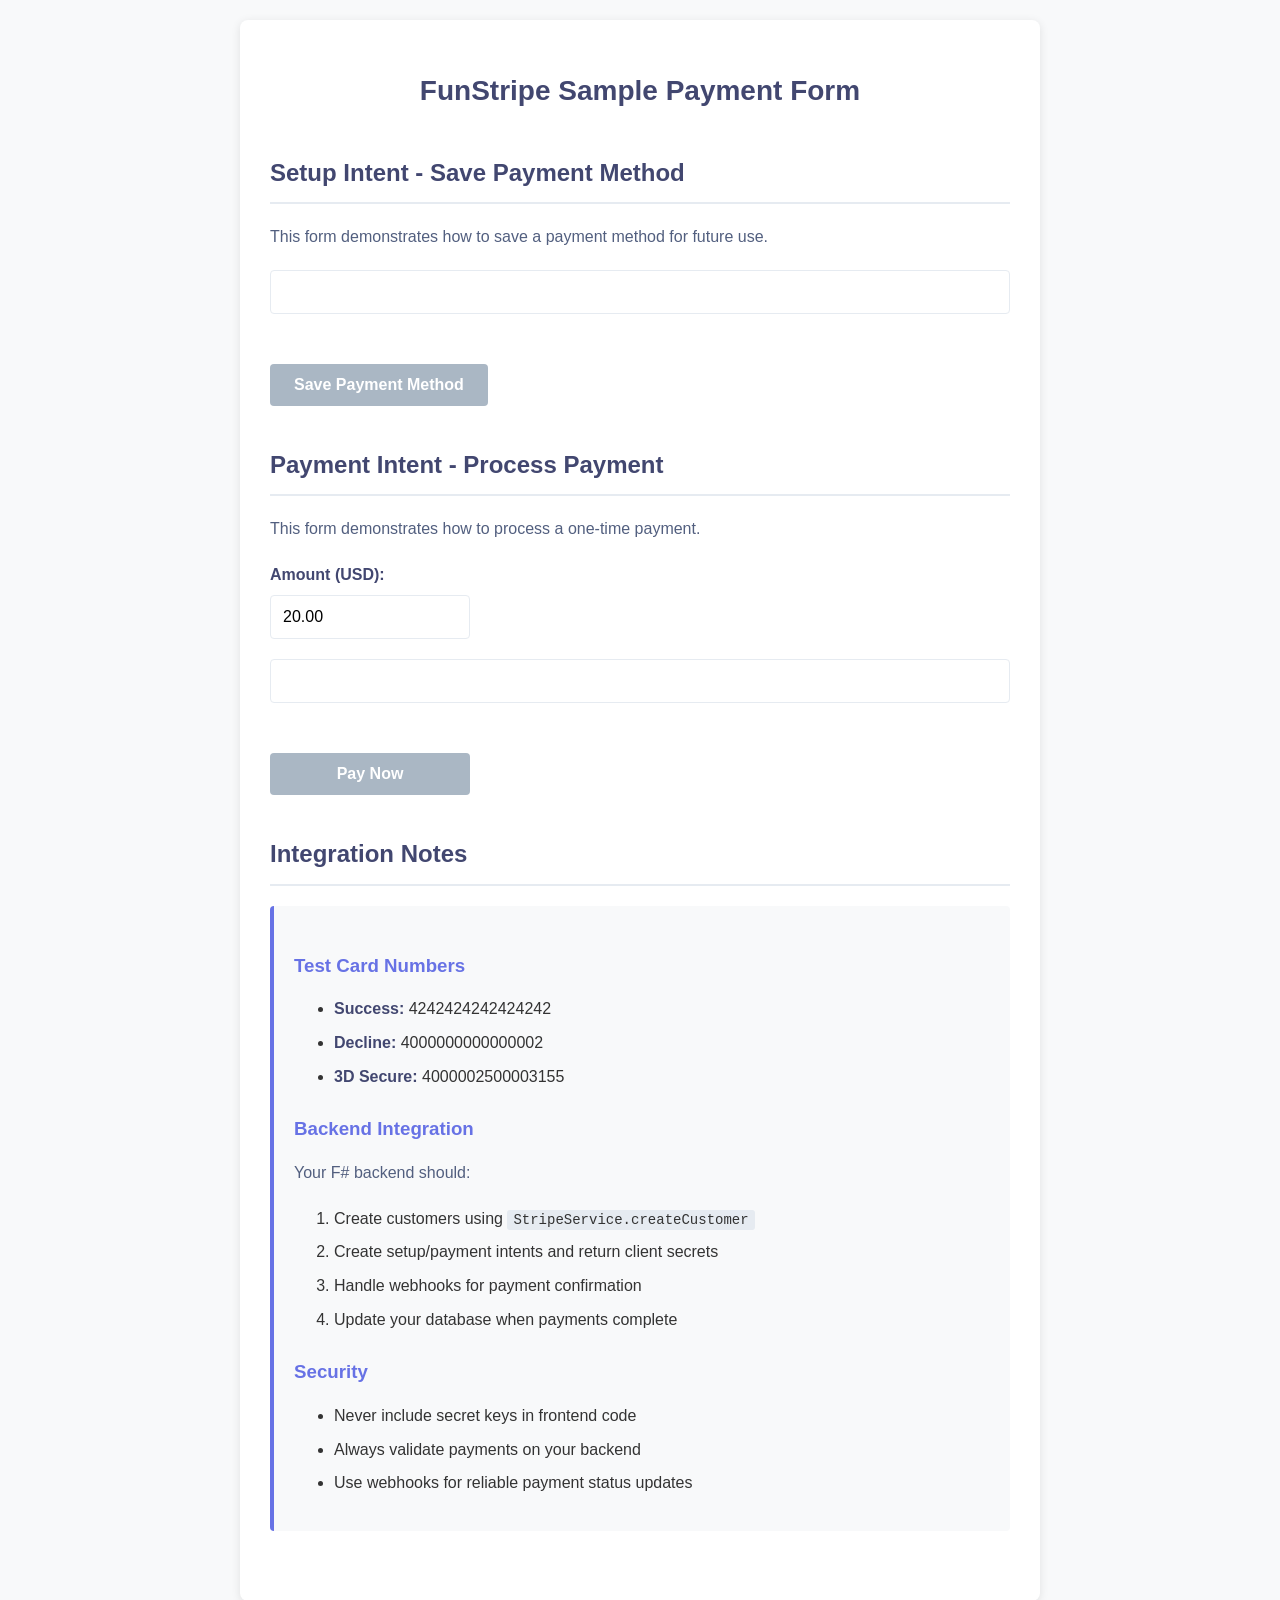
==== frontend/index.html @ fbcef50a "Update to FunStripe.Core 3.0.0" ====
<!DOCTYPE html>
<html lang="en">
<head>
    <meta charset="UTF-8">
    <meta name="viewport" content="width=device-width, initial-scale=1.0">
    <title>FunStripe Sample - Payment Form</title>
    <script src="https://js.stripe.com/v3/"></script>
    <link rel="stylesheet" href="styles.css">
</head>
<body>
    <div class="container">
        <h1>FunStripe Sample Payment Form</h1>
        
        <div class="section">
            <h2>Setup Intent - Save Payment Method</h2>
            <p>This form demonstrates how to save a payment method for future use.</p>
            
            <form id="setup-form">
                <div id="setup-card-element">
                    <!-- Stripe Elements will create form elements here -->
                </div>
                <div id="setup-card-errors" role="alert"></div>
                <button type="submit" id="setup-submit" disabled>Save Payment Method</button>
            </form>
            
            <div id="setup-result" class="result hidden"></div>
        </div>

        <div class="section">
            <h2>Payment Intent - Process Payment</h2>
            <p>This form demonstrates how to process a one-time payment.</p>
            
            <div class="payment-amount">
                <label for="amount">Amount (USD):</label>
                <input type="number" id="amount" value="20.00" step="0.01" min="0.50">
            </div>
            
            <form id="payment-form">
                <div id="payment-card-element">
                    <!-- Stripe Elements will create form elements here -->
                </div>
                <div id="payment-card-errors" role="alert"></div>
                <button type="submit" id="payment-submit" disabled>Pay Now</button>
            </form>
            
            <div id="payment-result" class="result hidden"></div>
        </div>

        <div class="section">
            <h2>Integration Notes</h2>
            <div class="notes">
                <h3>Test Card Numbers</h3>
                <ul>
                    <li><strong>Success:</strong> 4242424242424242</li>
                    <li><strong>Decline:</strong> 4000000000000002</li>
                    <li><strong>3D Secure:</strong> 4000002500003155</li>
                </ul>
                
                <h3>Backend Integration</h3>
                <p>Your F# backend should:</p>
                <ol>
                    <li>Create customers using <code>StripeService.createCustomer</code></li>
                    <li>Create setup/payment intents and return client secrets</li>
                    <li>Handle webhooks for payment confirmation</li>
                    <li>Update your database when payments complete</li>
                </ol>
                
                <h3>Security</h3>
                <ul>
                    <li>Never include secret keys in frontend code</li>
                    <li>Always validate payments on your backend</li>
                    <li>Use webhooks for reliable payment status updates</li>
                </ul>
            </div>
        </div>
    </div>

    <script src="stripe-integration.js"></script>
</body>
</html>
---- frontend/styles.css ----
/* FunStripe Sample Styles */

* {
    box-sizing: border-box;
}

body {
    font-family: 'Open Sans', Arial, Helvetica, sans-serif;
    margin: 0;
    padding: 20px;
    background-color: #f8f9fa;
    color: #333;
    line-height: 1.6;
}

.container {
    max-width: 800px;
    margin: 0 auto;
    background: white;
    padding: 30px;
    border-radius: 8px;
    box-shadow: 0 2px 10px rgba(0,0,0,0.1);
}

h1 {
    color: #424770;
    text-align: center;
    margin-bottom: 30px;
    font-size: 28px;
}

h2 {
    color: #424770;
    border-bottom: 2px solid #e6ebf1;
    padding-bottom: 10px;
    margin-top: 40px;
    margin-bottom: 20px;
}

h3 {
    color: #6772e5;
    margin-top: 25px;
    margin-bottom: 15px;
}

.section {
    margin-bottom: 40px;
}

.section p {
    color: #525f7f;
    margin-bottom: 20px;
}

/* Form Styles */
form {
    margin-bottom: 20px;
}

.payment-amount {
    margin-bottom: 20px;
}

.payment-amount label {
    display: block;
    margin-bottom: 8px;
    font-weight: 600;
    color: #424770;
}

.payment-amount input {
    width: 200px;
    padding: 12px;
    border: 1px solid #e6ebf1;
    border-radius: 4px;
    font-size: 16px;
}

/* Stripe Elements Container */
#setup-card-element,
#payment-card-element {
    padding: 12px;
    border: 1px solid #e6ebf1;
    border-radius: 4px;
    background: white;
    margin-bottom: 15px;
    min-height: 44px;
}

#setup-card-element:focus-within,
#payment-card-element:focus-within {
    border-color: #6772e5;
    box-shadow: 0 0 0 1px #6772e5;
}

/* Error Messages */
#setup-card-errors,
#payment-card-errors {
    color: #fa755a;
    font-size: 14px;
    margin-bottom: 15px;
    min-height: 20px;
}

/* Buttons */
button {
    background: #6772e5;
    color: white;
    border: none;
    padding: 12px 24px;
    border-radius: 4px;
    font-size: 16px;
    font-weight: 600;
    cursor: pointer;
    transition: background-color 0.2s;
    min-width: 200px;
}

button:hover:not(:disabled) {
    background: #5469d4;
}

button:disabled {
    background: #aab7c4;
    cursor: not-allowed;
}

/* Results */
.result {
    padding: 15px;
    border-radius: 4px;
    margin-top: 20px;
    font-weight: 600;
}

.result.success {
    background: #d4edda;
    color: #155724;
    border: 1px solid #c3e6cb;
}

.result.error {
    background: #f8d7da;
    color: #721c24;
    border: 1px solid #f5c6cb;
}

.result.hidden {
    display: none;
}

/* Notes Section */
.notes {
    background: #f8f9fa;
    padding: 20px;
    border-radius: 4px;
    border-left: 4px solid #6772e5;
}

.notes ul,
.notes ol {
    margin-bottom: 15px;
}

.notes li {
    margin-bottom: 8px;
}

.notes code {
    background: #e6ebf1;
    padding: 2px 6px;
    border-radius: 3px;
    font-family: 'Monaco', 'Consolas', monospace;
    font-size: 14px;
}

.notes strong {
    color: #424770;
}

/* Error Message for Configuration */
.error-message {
    text-align: center;
    color: #721c24;
    background: #f8d7da;
    padding: 40px;
    border-radius: 8px;
    border: 1px solid #f5c6cb;
}

.error-message h2 {
    color: #721c24;
    border: none;
    margin-bottom: 20px;
}

.error-message a {
    color: #6772e5;
    text-decoration: none;
}

.error-message a:hover {
    text-decoration: underline;
}

/* Responsive Design */
@media (max-width: 600px) {
    .container {
        padding: 20px;
        margin: 10px;
    }
    
    h1 {
        font-size: 24px;
    }
    
    button {
        width: 100%;
    }
    
    .payment-amount input {
        width: 100%;
    }
}
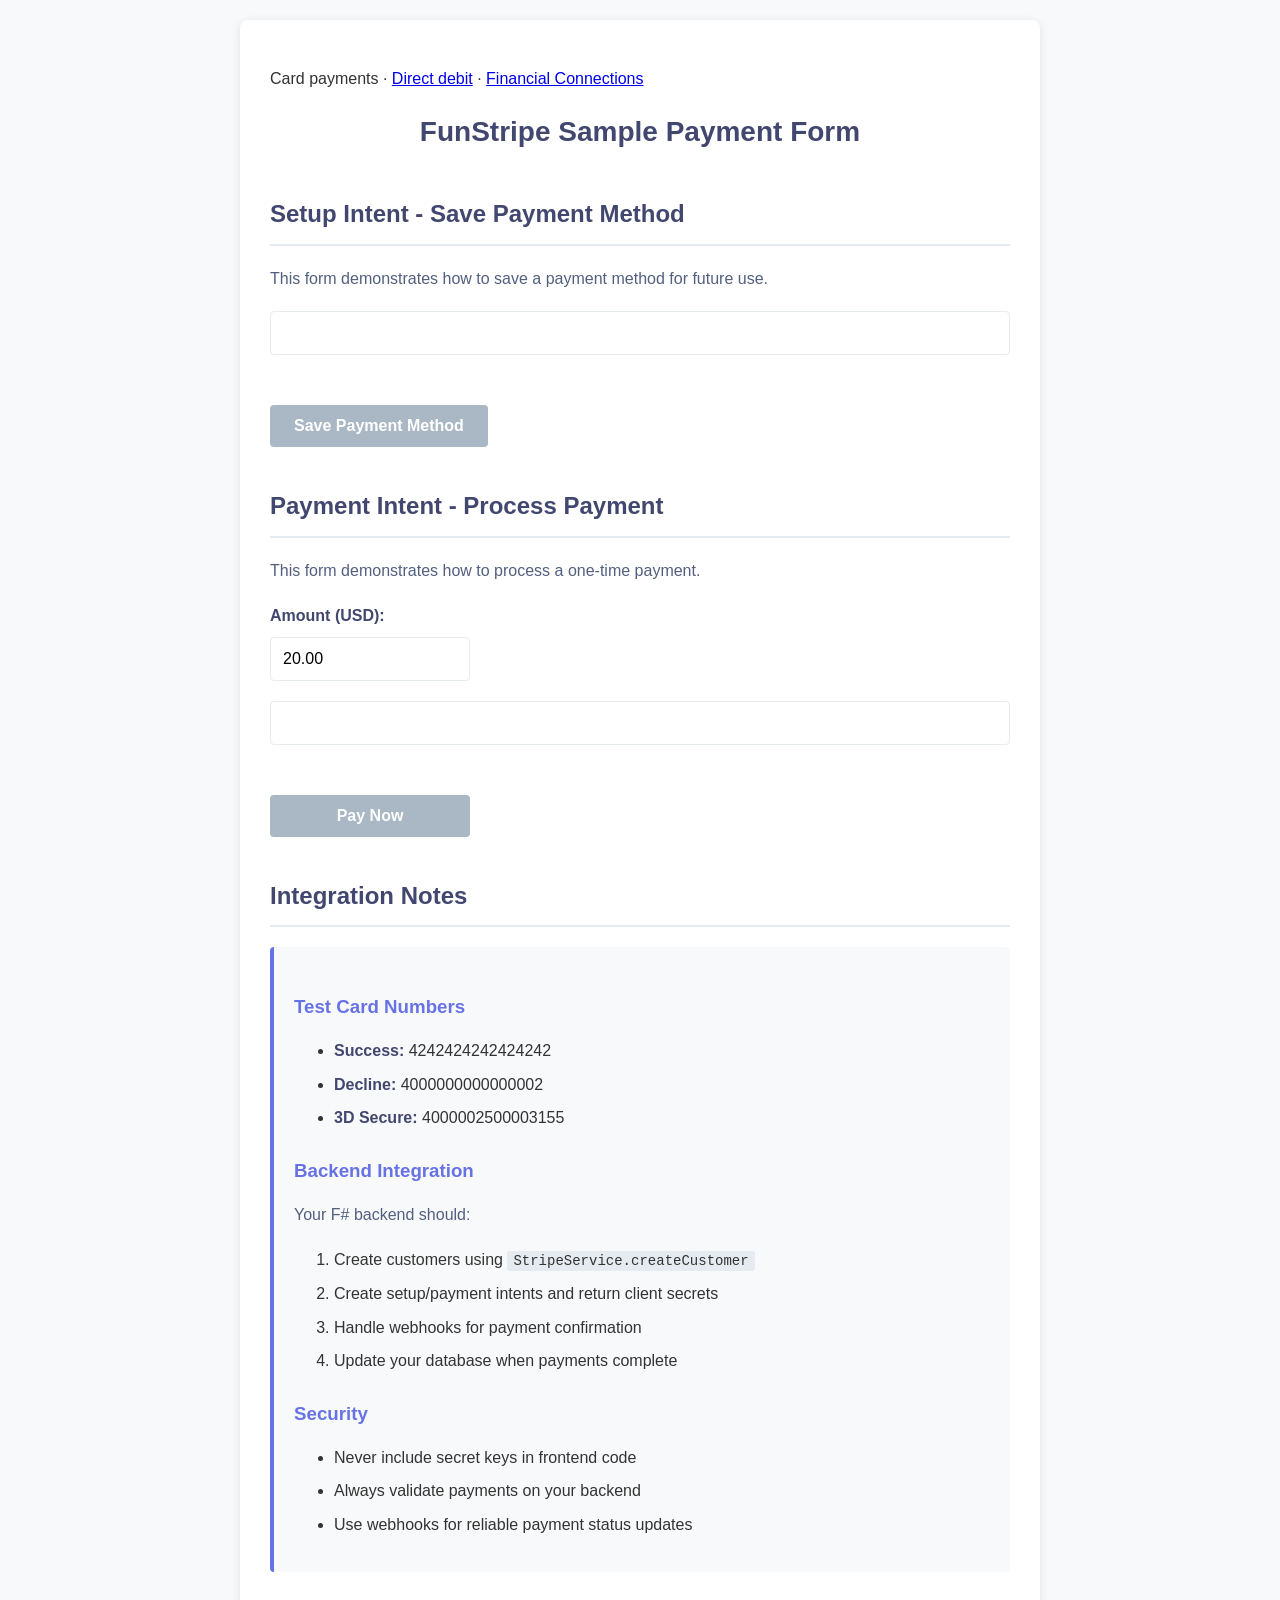
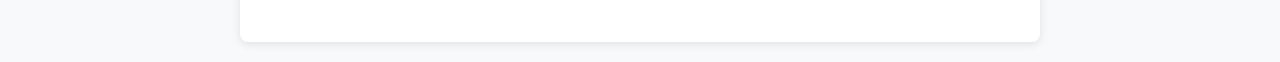
==== commit b4e90322: "Added more sample use-cases, restructured files" ====
--- a/frontend/index.html
+++ b/frontend/index.html
@@ -9,6 +9,7 @@
 </head>
 <body>
     <div class="container">
+        <p>Card payments · <a href="direct-debit.html">Direct debit</a> · <a href="financial-connections.html">Financial Connections</a></p>
         <h1>FunStripe Sample Payment Form</h1>
         
         <div class="section">
--- a/frontend/styles.css
+++ b/frontend/styles.css
@@ -221,4 +221,12 @@
     .payment-amount input {
         width: 100%;
     }
-}+}
+
+.hidden {
+    display: none;
+}
+
+.payment-amount input[type="text"] {
+    width: 100%;
+}
